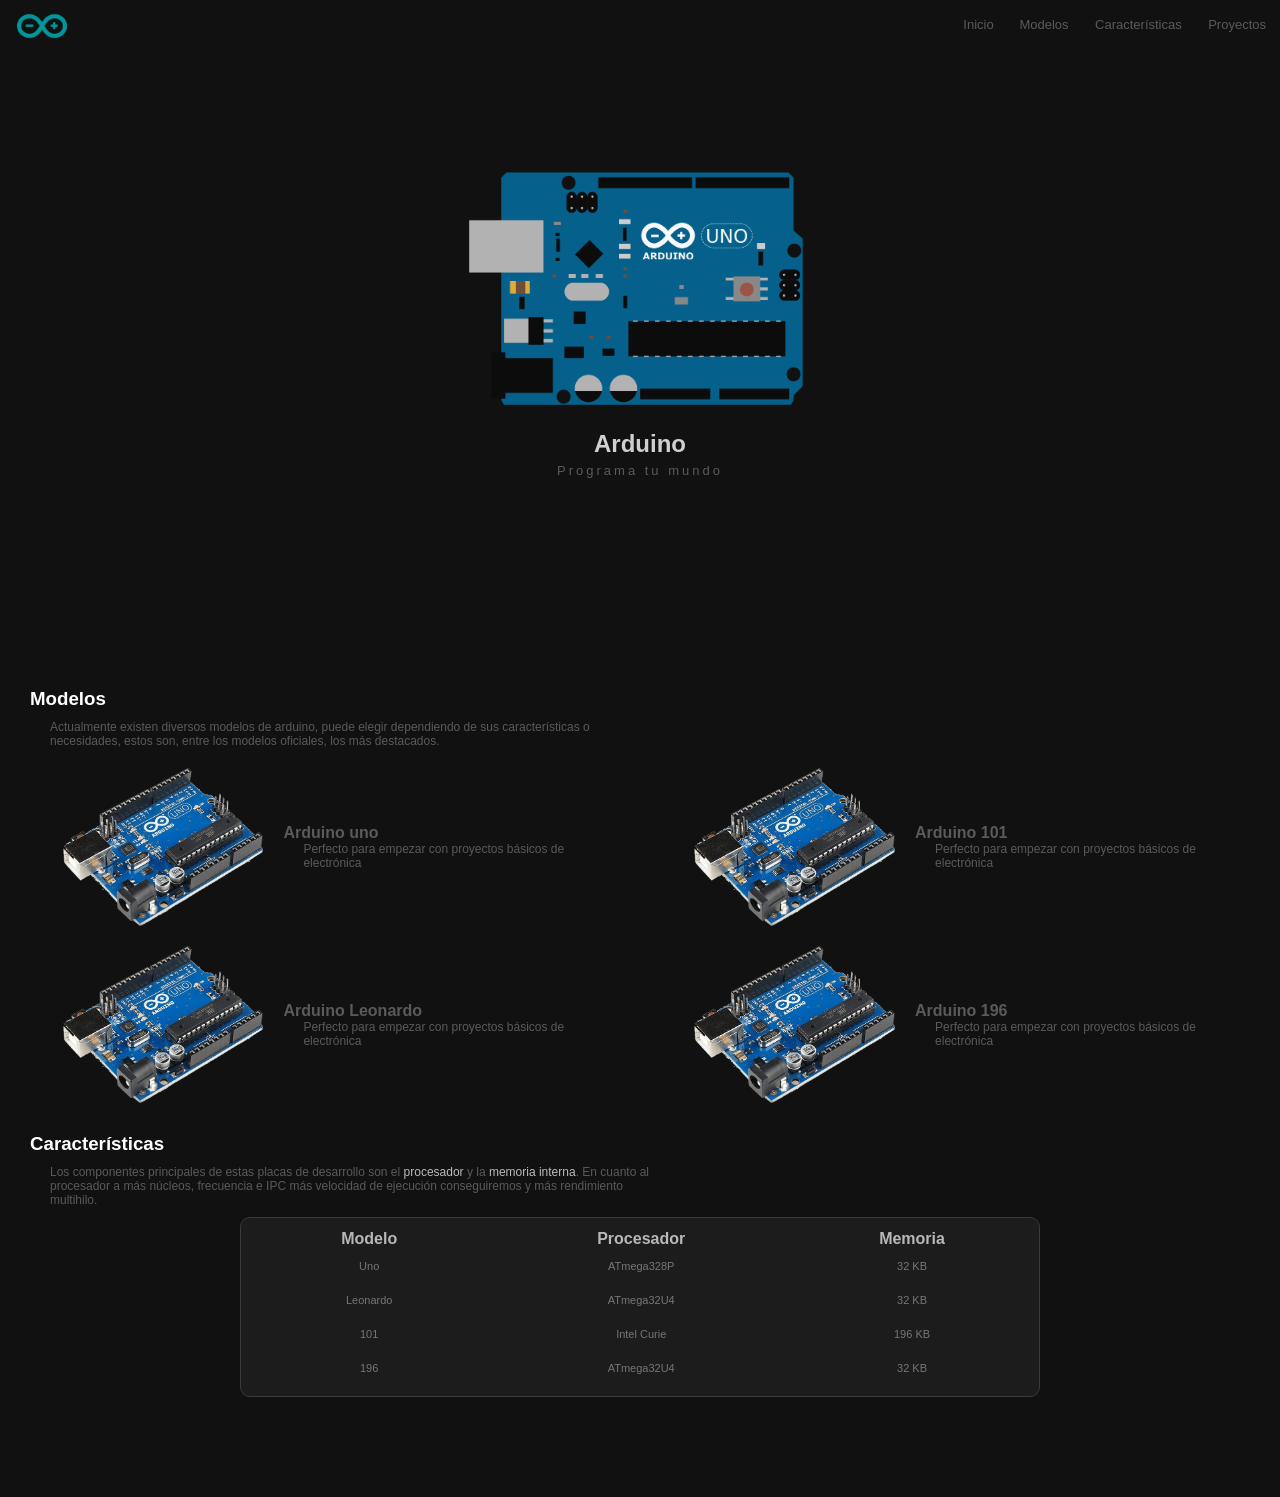
==== Página web/index.html @ efd08e89 "Empezada la página web, falta el footer, formulario" ====
<!DOCTYPE html>
<html lang="es">
<head>
    <meta charset="UTF-8">
    <meta http-equiv="X-UA-Compatible" content="IE=edge">
    <meta name="viewport" content="width=device-width, initial-scale=1.0">
    <title>Inicio</title>
    <link rel="stylesheet" href="CSS/styles.css">
</head>
<body>
    <header>
        <img src="img/icon.png">
    </header>
    <nav>
        <ul>
            <li>
                <a href="#top">Inicio</a>
            </li>
            <li>
                <a href="#article-2">Modelos</a>
            </li>
            <li>
                <a href="#article-3">Características</a>
            </li>
            <li>
                <a href="#article-4">Proyectos</a>
            </li>

        </ul>
    </nav>
    <article id="article-1">
        <section id="portada">
            <img id="logo_imagen" src="img/logo.png">
            <br>
            <h2>Arduino</h2>
            <p>Programa tu mundo</p>
        </section>
    </article>
    <article id="article-2">
        <h3>Modelos</h3>
        <p>
            Actualmente existen diversos modelos de arduino, puede elegir dependiendo de sus características o necesidades, estos son, entre los modelos oficiales, los más destacados.
        </p>

        <div id="boards">
    
            <div class="grupo-boards">
                <div class="caja-board">
                    <img class="board-img" src="img/boards/uno">
                    <div class="board-text">
                        <h4>Arduino uno</h4>
                        <p>Perfecto para empezar con proyectos básicos de electrónica</p>
                    </div>
                </div>
    
                <div class="caja-board">
                    <img class="board-img" src="img/boards/uno">
                    <div class="board-text">
                        <h4>Arduino Leonardo</h4>
                        <p>Perfecto para empezar con proyectos básicos de electrónica</p>
                    </div>
                </div>
            </div>

            <div class="grupo-boards">
                <div class="caja-board">
                    <img class="board-img" src="img/boards/uno">
                    <div class="board-text">
                        <h4>Arduino 101</h4>
                        <p>Perfecto para empezar con proyectos básicos de electrónica</p>
                    </div>
                </div>
    
                <div class="caja-board">
                    <img class="board-img" src="img/boards/uno">
                    <div class="board-text">
                        <h4>Arduino 196</h4>
                        <p>Perfecto para empezar con proyectos básicos de electrónica</p>
                    </div>
                </div>
            </div>
        </div>
    </article>
    <article id="article-3">
        <h3>Características</h3>
        <p>Los componentes principales de estas placas de desarrollo son el <span>procesador</span> y la <span>memoria interna</span>. En cuanto al procesador a más núcleos, frecuencia e IPC más velocidad de ejecución conseguiremos y más rendimiento multihilo.</p>
        <table id="tabla-modelos">
            <tr>
                <th>Modelo</th>
                <th>Procesador</th>
                <th>Memoria</th>
            </tr>
            <tr>
                <td>
                    Uno
                </td>
                <td>
                    ATmega328P
                </td>
                <td>
                    32 KB
                </td>
            </tr>
            <tr>
                <td>
                    Leonardo
                </td>
                <td>
                    ATmega32U4
                </td>
                <td>
                    32 KB
                </td>
            </tr>
            <tr>
                <td>
                    101
                </td>
                <td>
                    Intel Curie	
                </td>
                <td>
                    196 KB
                </td>
            </tr>
            <tr>
                <td>
                    196
                </td>
                <td>
                    ATmega32U4
                </td>
                <td>
                    32 KB
                </td>
            </tr>
        </table>
    </article>
</body>
</html>
---- Página web/CSS/styles.css ----
* {
    margin: 0;
    padding: 0;
    font-family: 'Lucida Sans', 'Lucida Sans Regular', 'Lucida Grande', 'Lucida Sans Unicode', Geneva, Verdana, sans-serif;
    color: rgb(90, 90, 90);
}

a {
   text-decoration: none;
}

body {
    background-color: rgb(17, 17, 17);
}

header img {
    margin-top: -143px;
    position: fixed;
    margin-left: 17px;
    width: 50px;
    z-index: 1;
}

nav {
    margin-top: -154px;
    position: fixed;
    padding-top: 15px;
    padding-bottom: 8px;
    height: 2.3em;
    width: 100%;
    display: flex;
    justify-content: end;
    background-color: rgba(17, 17, 17, 0.904);
}

article p {
    margin-left: 50px;
    margin-right: 50px;
    font-size: 12px;
    max-width: 600px;
}

ul {
    margin: 3px;
    position: fixed;
}

nav ul li {
    transition: 2.0s;
    display: inline-block;
    padding: 8px 10px;
    font-size: small;
    border: 1px solid transparent;
}

#article-1 {
    margin-top: 9em;
}

#portada p {
    margin-top: 5px;
    letter-spacing: 3px;
    font-size: small;
    max-width: none;
}

nav ul li:hover {
    border-radius: 12px;
    border-color: rgb(72, 72, 72);
    transition: 0.2s;
}

nav ul li a:hover {
    transition: 0.3s;
    color: white;
}

article, section {
    width: 100%;
}

#logo_imagen {
    width: 60%;
    max-width: 400px;
}

#portada {
    text-align: center;
}

#portada h2 {
    color: rgb(208, 208, 208);
}

#article-2 {
    margin-top: 200px;
}

#tabla-modelos {
    background-color: rgb(28, 28, 28);
    width: 80%;
    border-radius: 10px;
    padding: 10px;
    border: 1px solid rgb(58, 58, 58);
    margin-left: auto;
    margin-right: auto;
    max-width: 800px;
    margin-bottom: 100px;
    margin-top: 10px;
}

span {
    color: rgb(187, 187, 187);
}

td {
    font-size: 11px;
    padding: 10px;
    text-align: center;
    color: rgb(118, 118, 118);
}

td:hover {
    transform-origin:top;
    color: white;
    transition: 0.5s;
    border-radius: 10px;
    border: 1px solid rgb(28, 28, 28);
}

th {
    color: rgb(184, 184, 184);
}

article h3 {
    padding: 10px 30px;
    color: white;
}

#article-2 hr {
    margin-bottom: 40px;
}

#boards {
    margin-top: 20px;
    width: 100%;
}

.caja-board {
    width: 80%;
    margin-left: auto;
    margin-right: auto;
    display: flex;
    max-width: 600px;
    align-items: center;
    margin-bottom: 20px;
}

.board-img {
    display: inline-block;
    width: 40%;
}

.board-text {
    margin-left: 20px;
    display: inline-block;
}

.board-text p {
    width: 100%;
    margin-left: 20px;
}

.grupo-boards {
    width: 49%;
    display: inline-block;
    min-width: 480px;
}
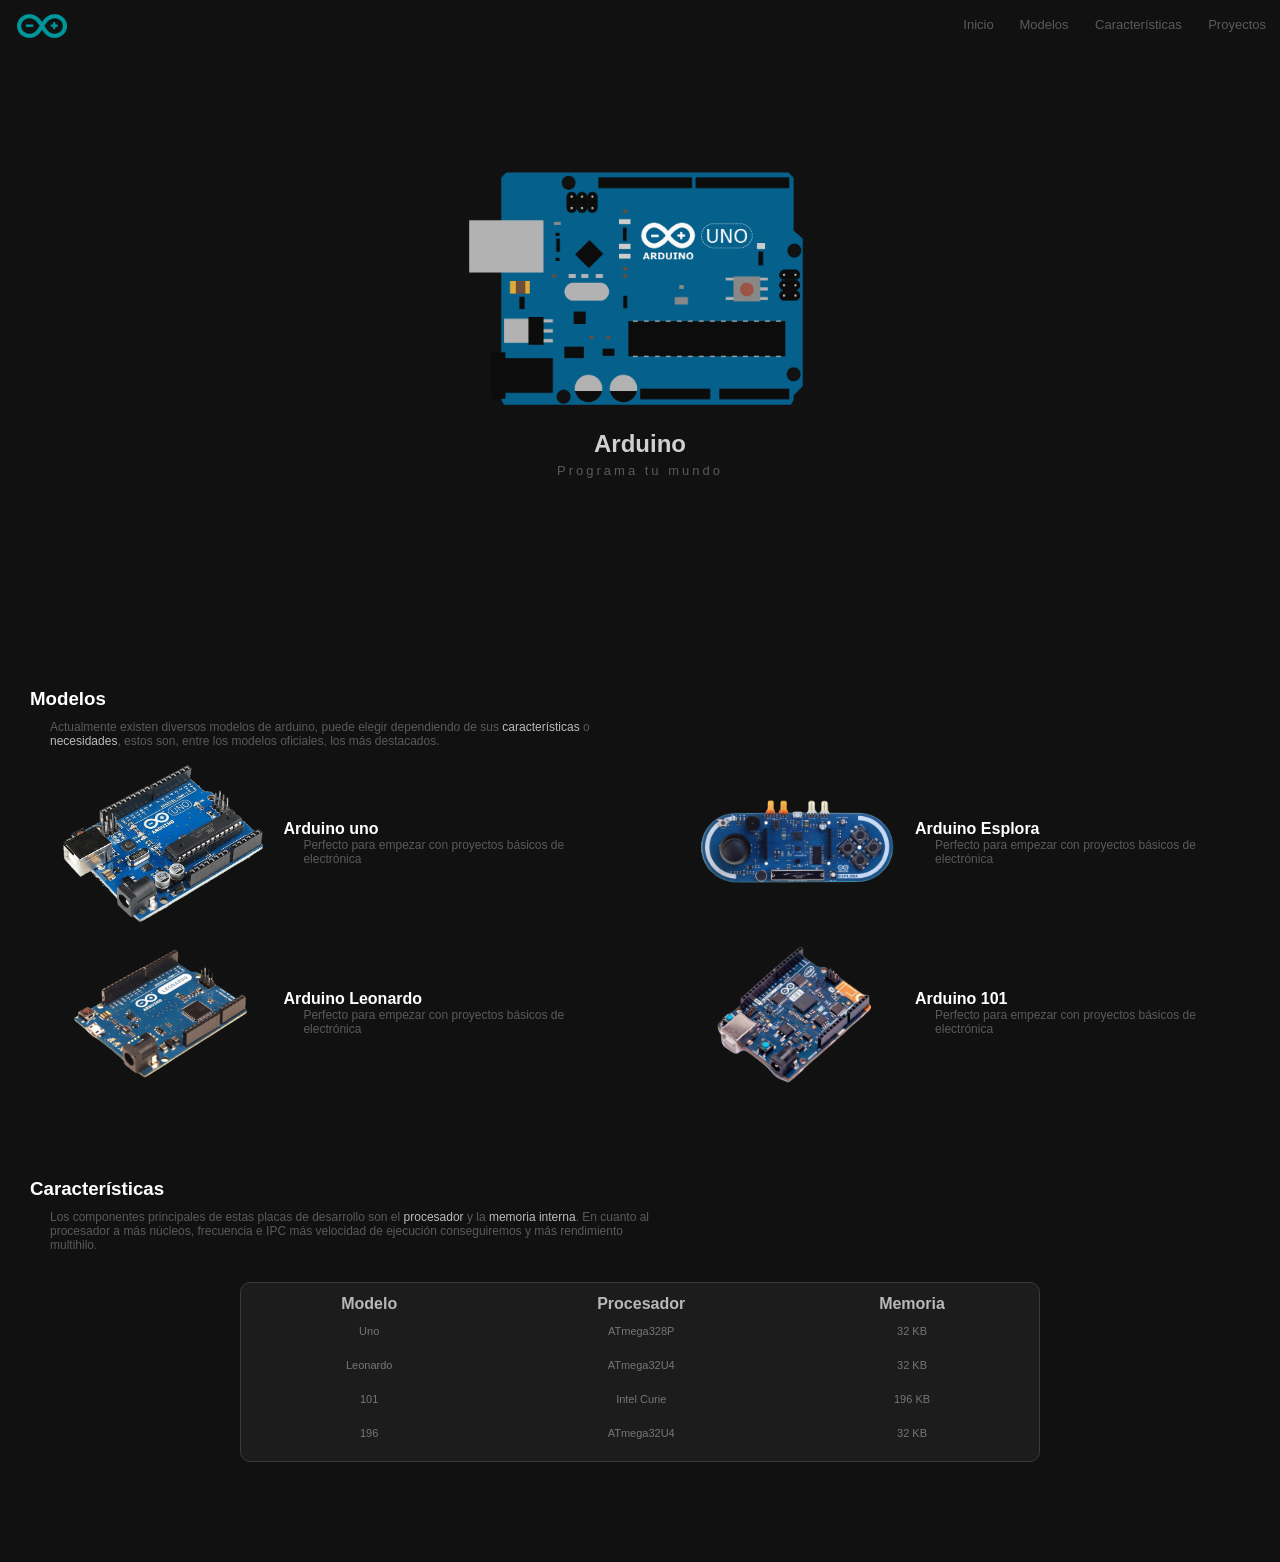
==== commit a3f4d438: "Primera parte de la web terminada" ====
--- a/Página web/index.html
+++ b/Página web/index.html
@@ -6,6 +6,7 @@
     <meta name="viewport" content="width=device-width, initial-scale=1.0">
     <title>Inicio</title>
     <link rel="stylesheet" href="CSS/styles.css">
+    <link rel="shortcut icon" href="img/icon.png">
 </head>
 <body>
     <header>
@@ -39,14 +40,14 @@
     <article id="article-2">
         <h3>Modelos</h3>
         <p>
-            Actualmente existen diversos modelos de arduino, puede elegir dependiendo de sus características o necesidades, estos son, entre los modelos oficiales, los más destacados.
+            Actualmente existen diversos modelos de arduino, puede elegir dependiendo de sus <span>características</span> o <span>necesidades</span>, estos son, entre los modelos oficiales, los más destacados.
         </p>
 
         <div id="boards">
     
             <div class="grupo-boards">
                 <div class="caja-board">
-                    <img class="board-img" src="img/boards/uno">
+                    <img class="board-img" src="img/boards/uno.png">
                     <div class="board-text">
                         <h4>Arduino uno</h4>
                         <p>Perfecto para empezar con proyectos básicos de electrónica</p>
@@ -54,7 +55,7 @@
                 </div>
     
                 <div class="caja-board">
-                    <img class="board-img" src="img/boards/uno">
+                    <img class="board-img" src="img/boards/leonardo.png">
                     <div class="board-text">
                         <h4>Arduino Leonardo</h4>
                         <p>Perfecto para empezar con proyectos básicos de electrónica</p>
@@ -64,17 +65,17 @@
 
             <div class="grupo-boards">
                 <div class="caja-board">
-                    <img class="board-img" src="img/boards/uno">
+                    <img class="board-img" src="img/boards/esplora.png">
                     <div class="board-text">
-                        <h4>Arduino 101</h4>
+                        <h4>Arduino Esplora</h4>
                         <p>Perfecto para empezar con proyectos básicos de electrónica</p>
                     </div>
                 </div>
     
                 <div class="caja-board">
-                    <img class="board-img" src="img/boards/uno">
+                    <img class="board-img" src="img/boards/101.png">
                     <div class="board-text">
-                        <h4>Arduino 196</h4>
+                        <h4>Arduino 101</h4>
                         <p>Perfecto para empezar con proyectos básicos de electrónica</p>
                     </div>
                 </div>
--- a/Página web/CSS/styles.css
+++ b/Página web/CSS/styles.css
@@ -106,7 +106,7 @@
     margin-right: auto;
     max-width: 800px;
     margin-bottom: 100px;
-    margin-top: 10px;
+    margin-top: 30px;
 }
 
 span {
@@ -148,6 +148,7 @@
 
 .caja-board {
     width: 80%;
+    height: 150px;
     margin-left: auto;
     margin-right: auto;
     display: flex;
@@ -171,7 +172,12 @@
     margin-left: 20px;
 }
 
+.board-text h4 {
+    color: white;
+}
+
 .grupo-boards {
+    height: 400px;
     width: 49%;
     display: inline-block;
     min-width: 480px;
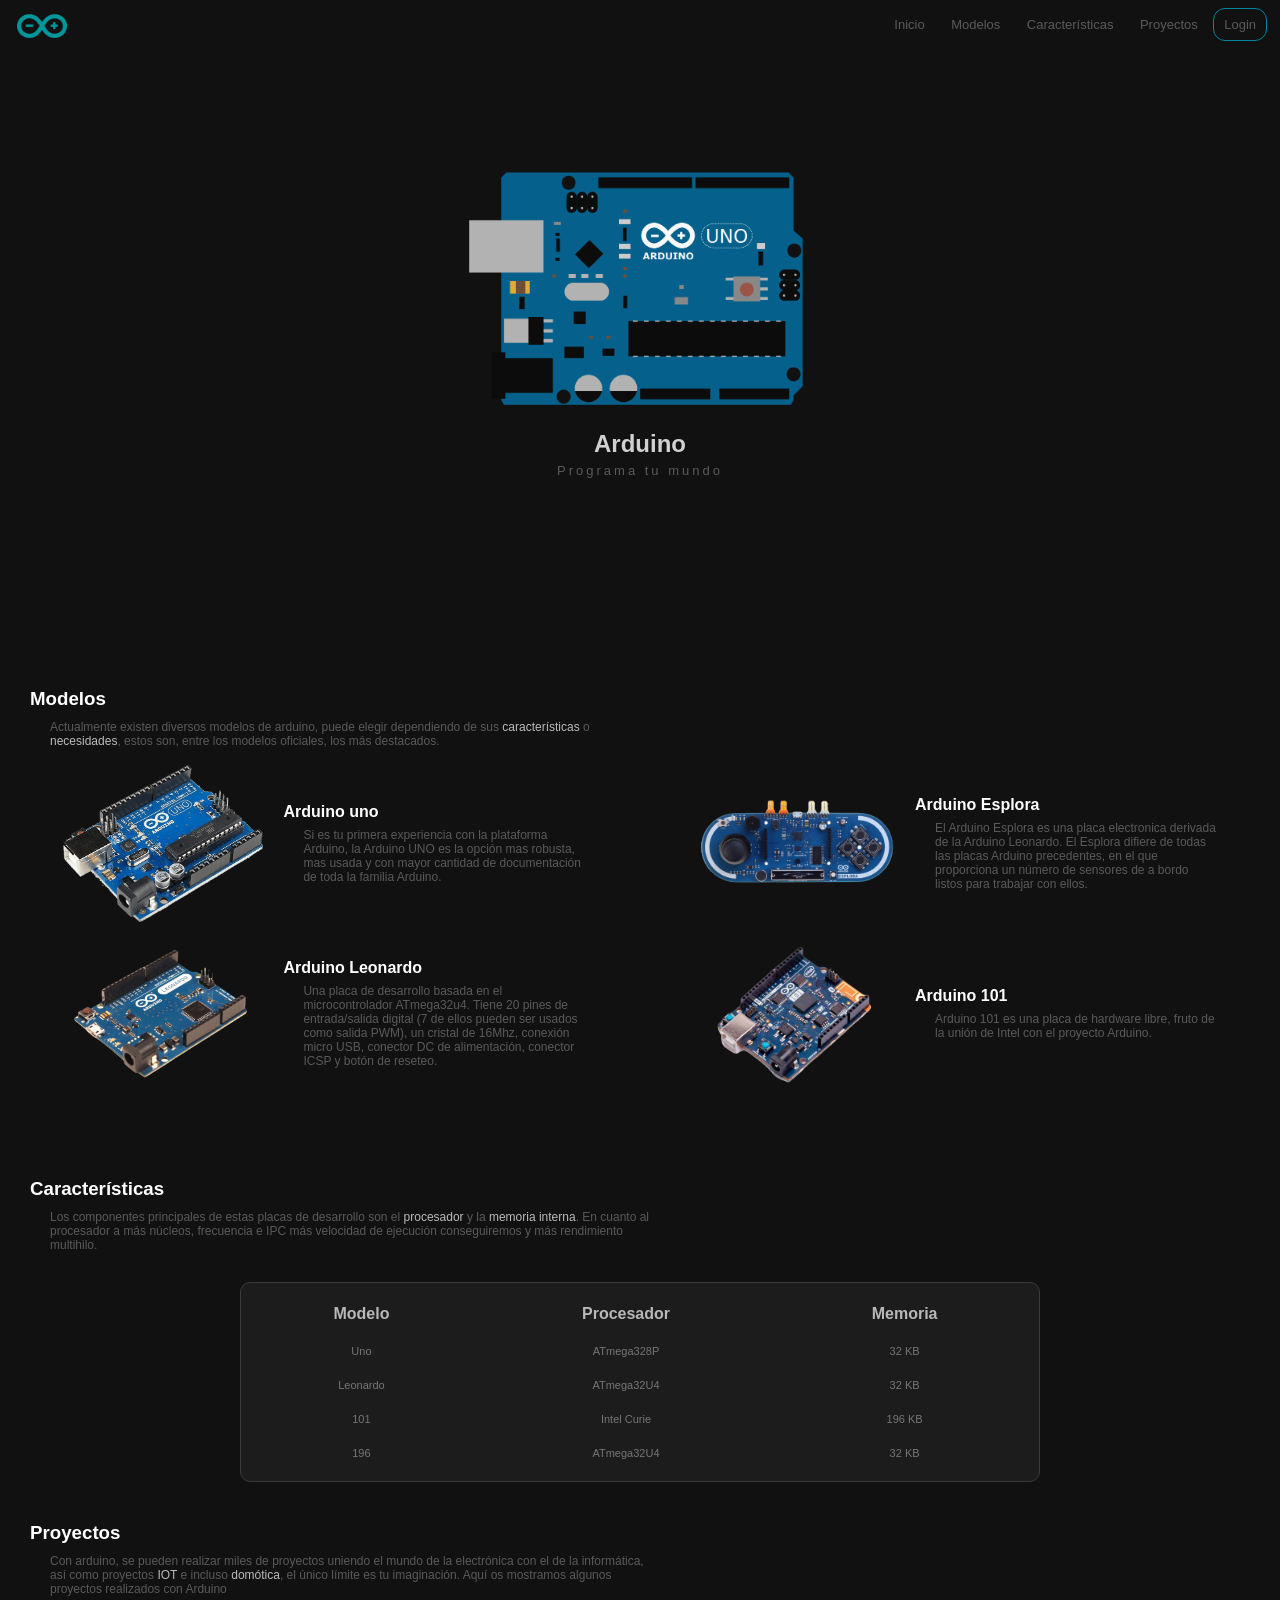
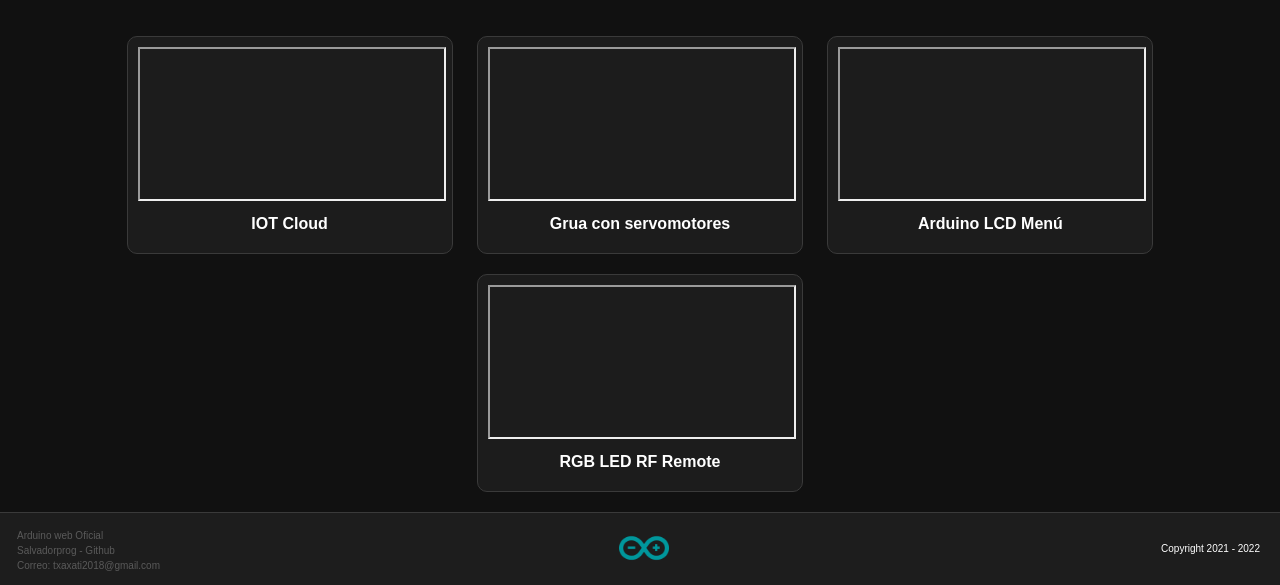
==== commit f459e364: "Terminada página web" ====
--- a/Página web/index.html
+++ b/Página web/index.html
@@ -13,7 +13,7 @@
         <img src="img/icon.png">
     </header>
     <nav>
-        <ul>
+        <ul id="menu">
             <li>
                 <a href="#top">Inicio</a>
             </li>
@@ -25,6 +25,9 @@
             </li>
             <li>
                 <a href="#article-4">Proyectos</a>
+            </li>
+            <li id="registro_boton">
+                <a href="HTML/formulario.html">Login</a>
             </li>
 
         </ul>
@@ -38,104 +41,153 @@
         </section>
     </article>
     <article id="article-2">
-        <h3>Modelos</h3>
-        <p>
-            Actualmente existen diversos modelos de arduino, puede elegir dependiendo de sus <span>características</span> o <span>necesidades</span>, estos son, entre los modelos oficiales, los más destacados.
-        </p>
-
-        <div id="boards">
-    
-            <div class="grupo-boards">
-                <div class="caja-board">
-                    <img class="board-img" src="img/boards/uno.png">
-                    <div class="board-text">
-                        <h4>Arduino uno</h4>
-                        <p>Perfecto para empezar con proyectos básicos de electrónica</p>
+        <section>
+            <h3>Modelos</h3>
+            <p>
+                Actualmente existen diversos modelos de arduino, puede elegir dependiendo de sus <span>características</span> o <span>necesidades</span>, estos son, entre los modelos oficiales, los más destacados.
+            </p>
+            <div id="boards">
+                <div class="grupo-boards">
+                    <div class="caja-board">
+                        <img class="board-img" src="img/boards/uno.png">
+                        <div class="board-text">
+                            <h4>Arduino uno</h4>
+                            <p>Si es tu primera experiencia con la plataforma Arduino, la Arduino UNO es la opción mas robusta, mas usada y con mayor cantidad de documentación de toda la familia Arduino.
+                            </p>
+                        </div>
+                    </div>
+                    <div class="caja-board">
+                        <img class="board-img" src="img/boards/leonardo.png">
+                        <div class="board-text">
+                            <h4>Arduino Leonardo</h4>
+                            <p>Una placa de desarrollo basada en el microcontrolador ATmega32u4. Tiene 20 pines de entrada/salida digital (7 de ellos pueden ser usados como salida PWM), un cristal de 16Mhz, conexión micro USB, conector DC de alimentación, conector ICSP y botón de reseteo.</p>
+                        </div>
                     </div>
                 </div>
-    
-                <div class="caja-board">
-                    <img class="board-img" src="img/boards/leonardo.png">
-                    <div class="board-text">
-                        <h4>Arduino Leonardo</h4>
-                        <p>Perfecto para empezar con proyectos básicos de electrónica</p>
+                <div class="grupo-boards">
+                    <div class="caja-board">
+                        <img class="board-img" src="img/boards/esplora.png">
+                        <div class="board-text">
+                            <h4>Arduino Esplora</h4>
+                            <p>El Arduino Esplora es una placa electronica derivada de la Arduino Leonardo. El Esplora difiere de todas las placas Arduino precedentes, en el que proporciona un número de sensores de a bordo listos para trabajar con ellos.
+                            </p>
+                        </div>
+                    </div>
+                    
+                    <div class="caja-board">
+                        <img class="board-img" src="img/boards/101.png">
+                        <div class="board-text">
+                            <h4>Arduino 101</h4>
+                            <p>Arduino 101 es una placa de hardware libre, fruto de la unión de Intel con el proyecto Arduino.</p>
+                        </div>
                     </div>
                 </div>
             </div>
-
-            <div class="grupo-boards">
-                <div class="caja-board">
-                    <img class="board-img" src="img/boards/esplora.png">
-                    <div class="board-text">
-                        <h4>Arduino Esplora</h4>
-                        <p>Perfecto para empezar con proyectos básicos de electrónica</p>
-                    </div>
+        </section>
+    </article>
+    <article id="article-3">
+        <section>
+            <h3>Características</h3>
+            <p>Los componentes principales de estas placas de desarrollo son el <span>procesador</span> y la <span>memoria interna</span>. En cuanto al procesador a más núcleos, frecuencia e IPC más velocidad de ejecución conseguiremos y más rendimiento multihilo.</p>
+            <table id="tabla-modelos">
+                <tr>
+                    <th>Modelo</th>
+                    <th>Procesador</th>
+                    <th>Memoria</th>
+                </tr>
+                <tr>
+                    <td>
+                        Uno
+                    </td>
+                    <td>
+                        ATmega328P
+                    </td>
+                    <td>
+                        32 KB
+                    </td>
+                </tr>
+                <tr>
+                    <td>
+                        Leonardo
+                    </td>
+                    <td>
+                        ATmega32U4
+                    </td>
+                    <td>
+                        32 KB
+                    </td>
+                </tr>
+                <tr>
+                    <td>
+                        101
+                    </td>
+                    <td>
+                        Intel Curie	
+                    </td>
+                    <td>
+                        196 KB
+                    </td>
+                </tr>
+                <tr>
+                    <td>
+                        196
+                    </td>
+                    <td>
+                        ATmega32U4
+                    </td>
+                    <td>
+                        32 KB
+                    </td>
+                </tr>
+            </table>
+        </section>
+    </article>
+    <article id="article-4">
+        <section>
+            <h3>Proyectos</h3>
+            <p>
+                Con arduino, se pueden realizar miles de proyectos uniendo el mundo de la electrónica con el de la informática, así como proyectos <span>IOT</span> e incluso <span>domótica</span>, el único límite es tu imaginación. Aquí os mostramos algunos proyectos realizados con Arduino
+            </p>
+            <div id="projects">
+                <div class="iframe-box">
+                    <iframe src="https://www.youtube.com/embed/ybZDmEITIyE" allow="accelerometer; autoplay; clipboard-write; encrypted-media; gyroscope; picture-in-picture" allowfullscreen></iframe>            
+                    <h4>IOT Cloud</h4>
                 </div>
-    
-                <div class="caja-board">
-                    <img class="board-img" src="img/boards/101.png">
-                    <div class="board-text">
-                        <h4>Arduino 101</h4>
-                        <p>Perfecto para empezar con proyectos básicos de electrónica</p>
-                    </div>
+                <div class="iframe-box">
+                    <iframe src="https://www.youtube.com/embed/B2lwaLmHDEI" allow="accelerometer; autoplay; clipboard-write; encrypted-media; gyroscope; picture-in-picture" allowfullscreen></iframe>                
+                    <h4>Grua con servomotores</h4>
+                </div>
+                <div class="iframe-box">
+                    <iframe src="https://www.youtube.com/embed/jSP4PnbfL1U" allow="accelerometer; autoplay; clipboard-write; encrypted-media; gyroscope; picture-in-picture" allowfullscreen></iframe>                    
+                    <h4>Arduino LCD Menú</h4>
+                </div>
+                <div class="iframe-box">
+                    <iframe src="https://www.youtube.com/embed/QhBVmEGs7jo"  allow="accelerometer; autoplay; clipboard-write; encrypted-media; gyroscope; picture-in-picture" allowfullscreen></iframe>
+                    <h4>RGB LED RF Remote</h4>
                 </div>
             </div>
+        </section>
+    </article>
+    <footer>
+        <div id="footer-1">
+            <ul id="ul-footer">
+                <li>
+                    <a href="https://www.arduino.cc/">Arduino web Oficial</a>
+                </li>
+                <li>
+                    <a href="https://github.com/salvadorprog">Salvadorprog - Github</a>
+                </li>
+                <li>
+                    <p>Correo: txaxati2018@gmail.com</p>
+                </li>
+            </ul>
         </div>
-    </article>
-    <article id="article-3">
-        <h3>Características</h3>
-        <p>Los componentes principales de estas placas de desarrollo son el <span>procesador</span> y la <span>memoria interna</span>. En cuanto al procesador a más núcleos, frecuencia e IPC más velocidad de ejecución conseguiremos y más rendimiento multihilo.</p>
-        <table id="tabla-modelos">
-            <tr>
-                <th>Modelo</th>
-                <th>Procesador</th>
-                <th>Memoria</th>
-            </tr>
-            <tr>
-                <td>
-                    Uno
-                </td>
-                <td>
-                    ATmega328P
-                </td>
-                <td>
-                    32 KB
-                </td>
-            </tr>
-            <tr>
-                <td>
-                    Leonardo
-                </td>
-                <td>
-                    ATmega32U4
-                </td>
-                <td>
-                    32 KB
-                </td>
-            </tr>
-            <tr>
-                <td>
-                    101
-                </td>
-                <td>
-                    Intel Curie	
-                </td>
-                <td>
-                    196 KB
-                </td>
-            </tr>
-            <tr>
-                <td>
-                    196
-                </td>
-                <td>
-                    ATmega32U4
-                </td>
-                <td>
-                    32 KB
-                </td>
-            </tr>
-        </table>
-    </article>
+        <div id="footer-2">
+            <img src="img/icon.png">
+        </div>
+        <div id="footer-3">
+            Copyright 2021 - 2022
+        </div>
+    </footer>
 </body>
 </html>
--- a/Página web/CSS/styles.css
+++ b/Página web/CSS/styles.css
@@ -40,7 +40,7 @@
     max-width: 600px;
 }
 
-ul {
+#menu {
     margin: 3px;
     position: fixed;
 }
@@ -105,7 +105,7 @@
     margin-left: auto;
     margin-right: auto;
     max-width: 800px;
-    margin-bottom: 100px;
+    margin-bottom: 30px;
     margin-top: 30px;
 }
 
@@ -130,6 +130,7 @@
 
 th {
     color: rgb(184, 184, 184);
+    padding: 10px;
 }
 
 article h3 {
@@ -173,6 +174,7 @@
 }
 
 .board-text h4 {
+    margin-bottom: 7px;
     color: white;
 }
 
@@ -181,4 +183,84 @@
     width: 49%;
     display: inline-block;
     min-width: 480px;
-}+}
+
+#registro_boton {
+    border-radius: 12px;
+    border-color: rgb(0, 132, 162);
+    margin-right: 10px;
+}
+
+#projects {
+    width: 90%;
+    margin-left: auto;
+    margin-top: 30px;
+    margin-right: auto;
+    text-align: center;
+}
+
+.iframe-box {
+    width: 40%;
+    margin: 10px;
+    min-width: 304px;
+    display: inline-block;
+    background-color: rgb(28, 28, 28);
+    border-radius: 10px;
+    padding: 10px;
+    border: 1px solid rgb(58, 58, 58);
+    max-width: 200px;
+}
+
+.iframe-box h4 {
+    color: white;
+    padding: 10px;
+}
+
+iframe {
+    width: 100%;
+    height: 50%;
+}
+
+footer {
+    margin-top: 10px;
+    padding: 10px;
+    text-align: center;
+    border-top: 1px solid rgb(58, 58, 58);
+    font-size: 10px;
+    background-color: rgb(29, 29, 29);
+}
+
+#footer-1 {
+    float: left;
+}
+
+#footer-2 {
+    display: inline-block;
+}
+
+#footer-3 {
+    margin-top: 10px;
+    float: right;
+    padding: 10px;
+    color: white;
+}
+
+#ul-footer {
+    padding: 5px;
+    list-style: none;
+    text-align: start;
+}
+
+#ul-footer li {
+    padding: 2px;
+}
+
+#ul-footer li *:hover {
+    transition: 0.5s;
+    color: white;
+}
+
+#footer-2 img {
+    width: 50px;
+    margin-left: -30px;
+}
